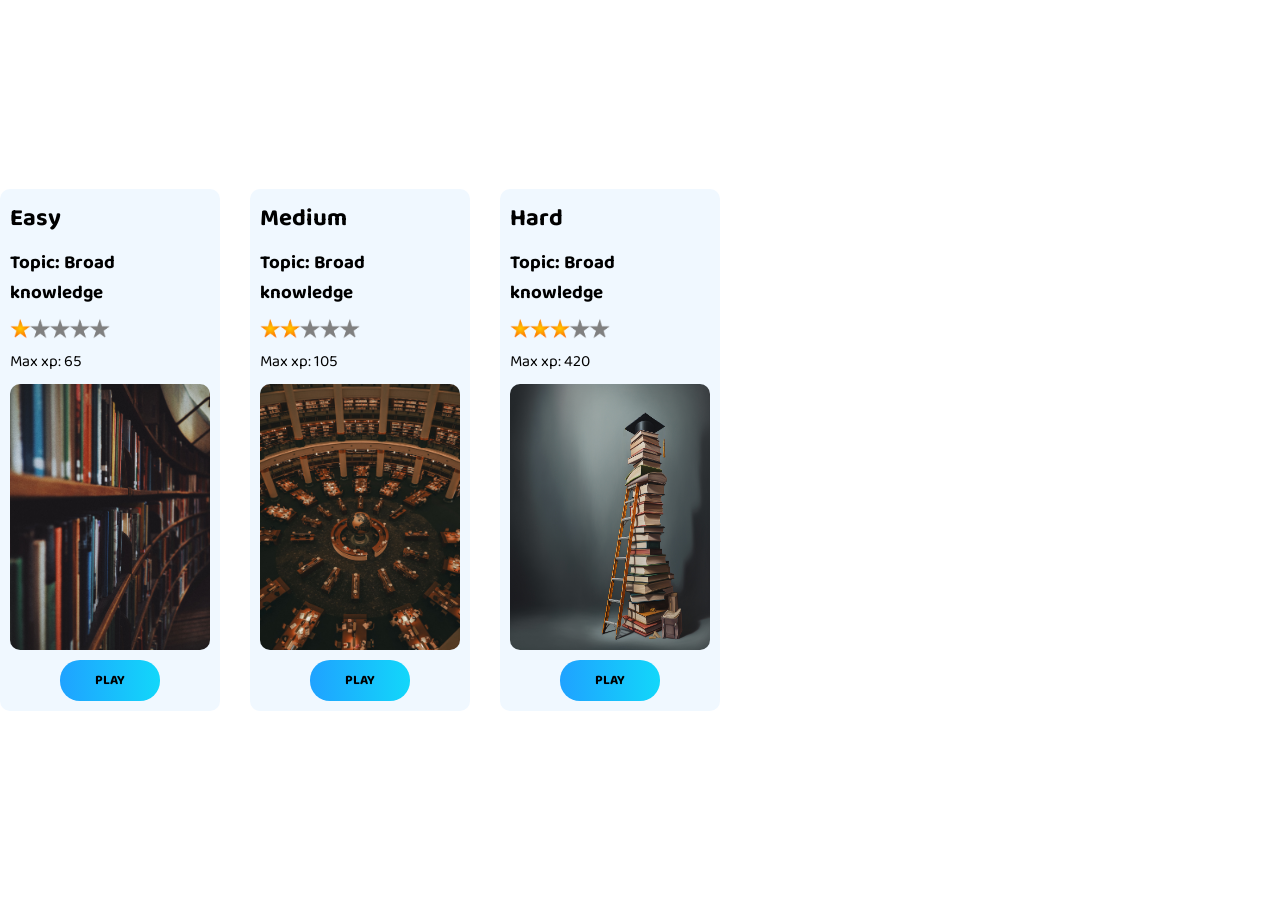
==== src/html/choosequiz.html @ 8106ee56 "Initial commit" ====
<!DOCTYPE html>
<html lang="en">
<head>
    <meta charset="UTF-8">
    <meta name="viewport" content="width=device-width, initial-scale=1.0">
    <link rel="preconnect" href="https://fonts.googleapis.com">
    <link rel="preconnect" href="https://fonts.gstatic.com" crossorigin>
    <link href="https://fonts.googleapis.com/css2?family=Baloo+2:wght@400..800&family=DM+Sans:ital,opsz,wght@0,9..40,100..1000;1,9..40,100..1000&display=swap" rel="stylesheet">
    <link rel="stylesheet" href="../css/choosequiz.css">
    <script src="../js/choosequiz.js" defer></script>
    <title>Choose Difficulty</title>
</head>
<body>
    <main>
        <div class="container">
            <div class="content">
                <div class="levels">
                    <div class="level">
                        <h2>Easy</h2>
                        
                        <h3>Topic: Broad knowledge</h3>

                        <img src="../images/Star_rating_1_of_5.png" alt="1 of 5 stars" class="starsImg">

                        <span>Max xp: 65</span>

                        <img src="../images/EasyLevelmg.jpg" alt="Books">

                        <button id="EasyLvl">Play</button>

                    </div>

                    <div class="level">
                        <h2>Medium</h2>
                        
                        <h3>Topic: Broad knowledge</h3>

                        <img src="../images/Star_rating_2_of_5.png" alt="1 of 5 stars" class="starsImg">

                        <span>Max xp: 105</span>

                        <img src="../images/MeduimLevelImg.jpg" alt="Books">

                        <button id="MeduimLvl">Play</button>
                    </div>

                    <div class="level">
                        <h2>Hard</h2>
                        
                        <h3>Topic: Broad knowledge</h3>

                        <img src="../images/Star_rating_3_of_5.png" alt="1 of 5 stars" class="starsImg">

                        <span>Max xp: 420</span>

                        <img src="../images/HardLvlImg.jpg" alt="Books" id="extraHeight">

                        <button id="HardLvl">Play</button>
                    </div>

                </div>
            </div>
        </div>
    </main>
</body>
</html>
---- src/css/choosequiz.css ----
*{
    margin: 0;
    padding: 0;
}

body{
    font-family: 'Baloo 2', sans-serif;
}


.container{
    margin: auto;
    display: flex;
    min-height: 100vh;
    align-items: center;
}

.levels{
    display: flex;
    align-items: center;
    gap: 30px;
}

.level{
    display: flex;
    flex-direction: column;
    gap: 10px;

    background-color: aliceblue;
    border-radius: 10px;

    max-width: 200px;
    padding: 10px;
}

.level img{
    width: 100%;
    height: auto;
    border-radius: 10px;
    max-height: 266px;
}

.level .starsImg{
    width: 50%;
    transition: transform 0.3s ease-out;
}

.level .starsImg:hover{
    transform: scale(1.1);
}


.level button{
    display: block;
    margin: auto;
    padding: 10px;

    cursor: pointer;

    font-weight: bolder;
    text-transform: uppercase;   
    font-family: inherit;

    border: none;
    border-radius: 20px;
    background-image: linear-gradient(to right, #1FA2FF 0%, #12D8FA 51%, #1FA2FF 100%);
    background-size: 200%;

    min-width: 100px;

    transition: 0.4s ease-out;
}
.level button:hover{
    transform: scale(1.1);
}

#extraHeight{
    height: 266px;
}
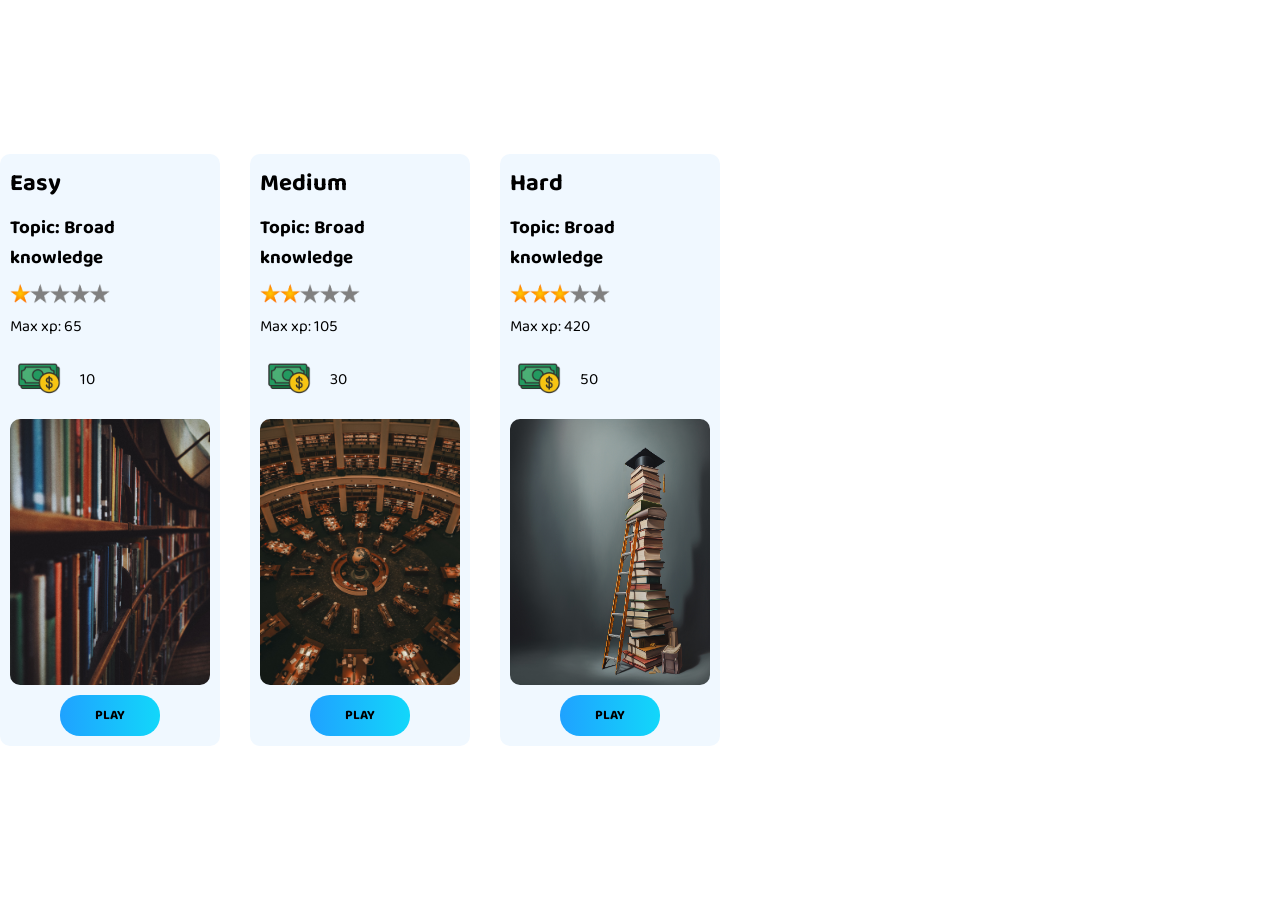
==== commit 0883512a: "Added money info in selection menu" ====
--- a/src/html/choosequiz.html
+++ b/src/html/choosequiz.html
@@ -24,6 +24,11 @@
 
                         <span>Max xp: 65</span>
 
+                        <div class="wrapper">
+                            <img src="../images/moneyIcon.png" alt="moneyIcon">
+                            <span>10</span>
+                        </div>
+
                         <img src="../images/EasyLevelmg.jpg" alt="Books">
 
                         <button id="EasyLvl">Play</button>
@@ -39,6 +44,11 @@
 
                         <span>Max xp: 105</span>
 
+                        <div class="wrapper">
+                            <img src="../images/moneyIcon.png" alt="moneyIcon">
+                            <span>30</span>
+                        </div>
+
                         <img src="../images/MeduimLevelImg.jpg" alt="Books">
 
                         <button id="MeduimLvl">Play</button>
@@ -53,6 +63,11 @@
 
                         <span>Max xp: 420</span>
 
+                        <div class="wrapper">
+                            <img src="../images/moneyIcon.png" alt="moneyIcon">
+                            <span>50</span>
+                        </div>
+
                         <img src="../images/HardLvlImg.jpg" alt="Books" id="extraHeight">
 
                         <button id="HardLvl">Play</button>
--- a/src/css/choosequiz.css
+++ b/src/css/choosequiz.css
@@ -74,6 +74,16 @@
     transform: scale(1.1);
 }
 
+.wrapper{
+    display: flex;
+    align-items: center;
+    gap: 10px;
+}
+
+.wrapper img{
+    width: 30%;
+}
+
 #extraHeight{
     height: 266px;
 }
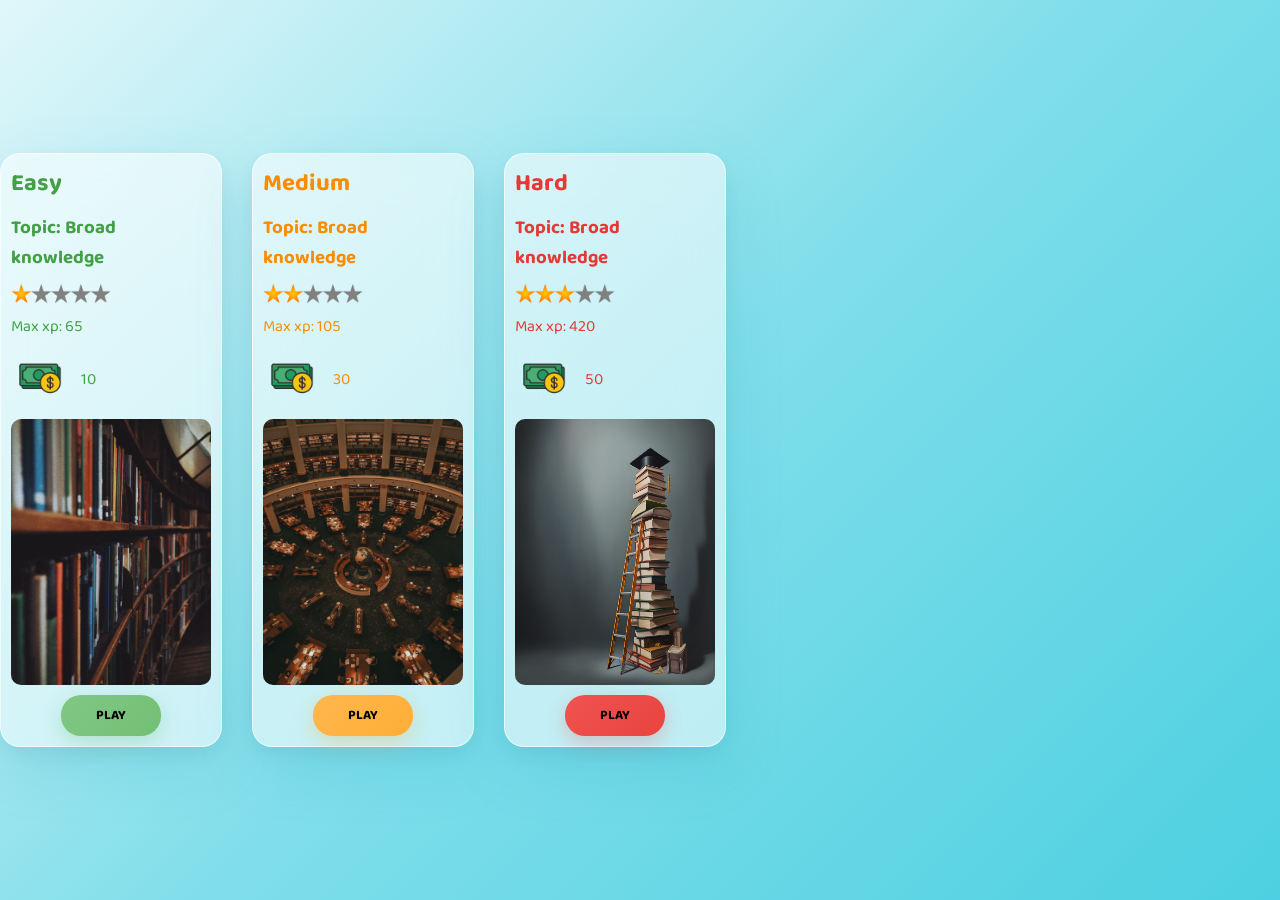
==== commit ef82dc44: "BIG UI update" ====
--- a/src/html/choosequiz.html
+++ b/src/html/choosequiz.html
@@ -15,7 +15,7 @@
         <div class="container">
             <div class="content">
                 <div class="levels">
-                    <div class="level">
+                    <div class="level" id="Easy">
                         <h2>Easy</h2>
                         
                         <h3>Topic: Broad knowledge</h3>
@@ -35,7 +35,7 @@
 
                     </div>
 
-                    <div class="level">
+                    <div class="level" id="Medium">
                         <h2>Medium</h2>
                         
                         <h3>Topic: Broad knowledge</h3>
@@ -54,7 +54,7 @@
                         <button id="MeduimLvl">Play</button>
                     </div>
 
-                    <div class="level">
+                    <div class="level" id="Hard">
                         <h2>Hard</h2>
                         
                         <h3>Topic: Broad knowledge</h3>
--- a/src/css/choosequiz.css
+++ b/src/css/choosequiz.css
@@ -5,6 +5,7 @@
 
 body{
     font-family: 'Baloo 2', sans-serif;
+    background-image: linear-gradient(135deg, #e0f7fa, #80deea, #4dd0e1);
 }
 
 
@@ -26,11 +27,47 @@
     flex-direction: column;
     gap: 10px;
 
-    background-color: aliceblue;
-    border-radius: 10px;
+    background-color: rgba(255, 255, 255, 0.55);
+    backdrop-filter: blur(20px);
+    border: 1px solid rgba(255, 255, 255, 0.6);
+    box-shadow: 0 20px 60px  rgba(0, 150, 180, 0.15), 0 8px 24px rgba(0, 0, 0, 0.06);
+    border-radius: 20px;
 
     max-width: 200px;
     padding: 10px;
+
+    transition: transform 0.4s ease-in-out;
+}
+
+.level:hover{
+    transform: scale(1.02);
+}
+
+#Easy{
+    color: #43a047;
+}
+
+#Easy button{
+    background-image: linear-gradient(135deg, #81c784, #66bb6a);
+    box-shadow: 0 6px 20px rgba(102, 187, 106, 0.3);
+}
+
+#Medium{
+    color: 	#fb8c00;
+}
+
+#Medium button{
+    background-image: linear-gradient(135deg, #ffb74d, #ffa726);
+    box-shadow: 0 6px 20px rgba(255, 167, 38, 0.3);
+}
+
+#Hard{
+    color: #e53935;
+}
+
+#Hard button{
+    background-image: linear-gradient(135deg, #ef5350, #e53935);
+    box-shadow: 0 6px 20px rgba(239, 83, 80, 0.3);
 }
 
 .level img{
@@ -86,4 +123,29 @@
 
 #extraHeight{
     height: 266px;
+}
+
+@media screen and (max-width:425px) {
+    .level h2{
+        font-size: 20px;
+    }
+
+    .level h3{
+        font-size: 15px;
+    }
+
+    .level .starsImg{
+        width: 70%;
+    }
+
+    .level img{
+        max-height: 135px;
+    }
+}
+
+@media screen and (max-width:375px) {
+    .levels{
+        overflow-y: scroll;
+        max-width: 300px;
+    }
 }
